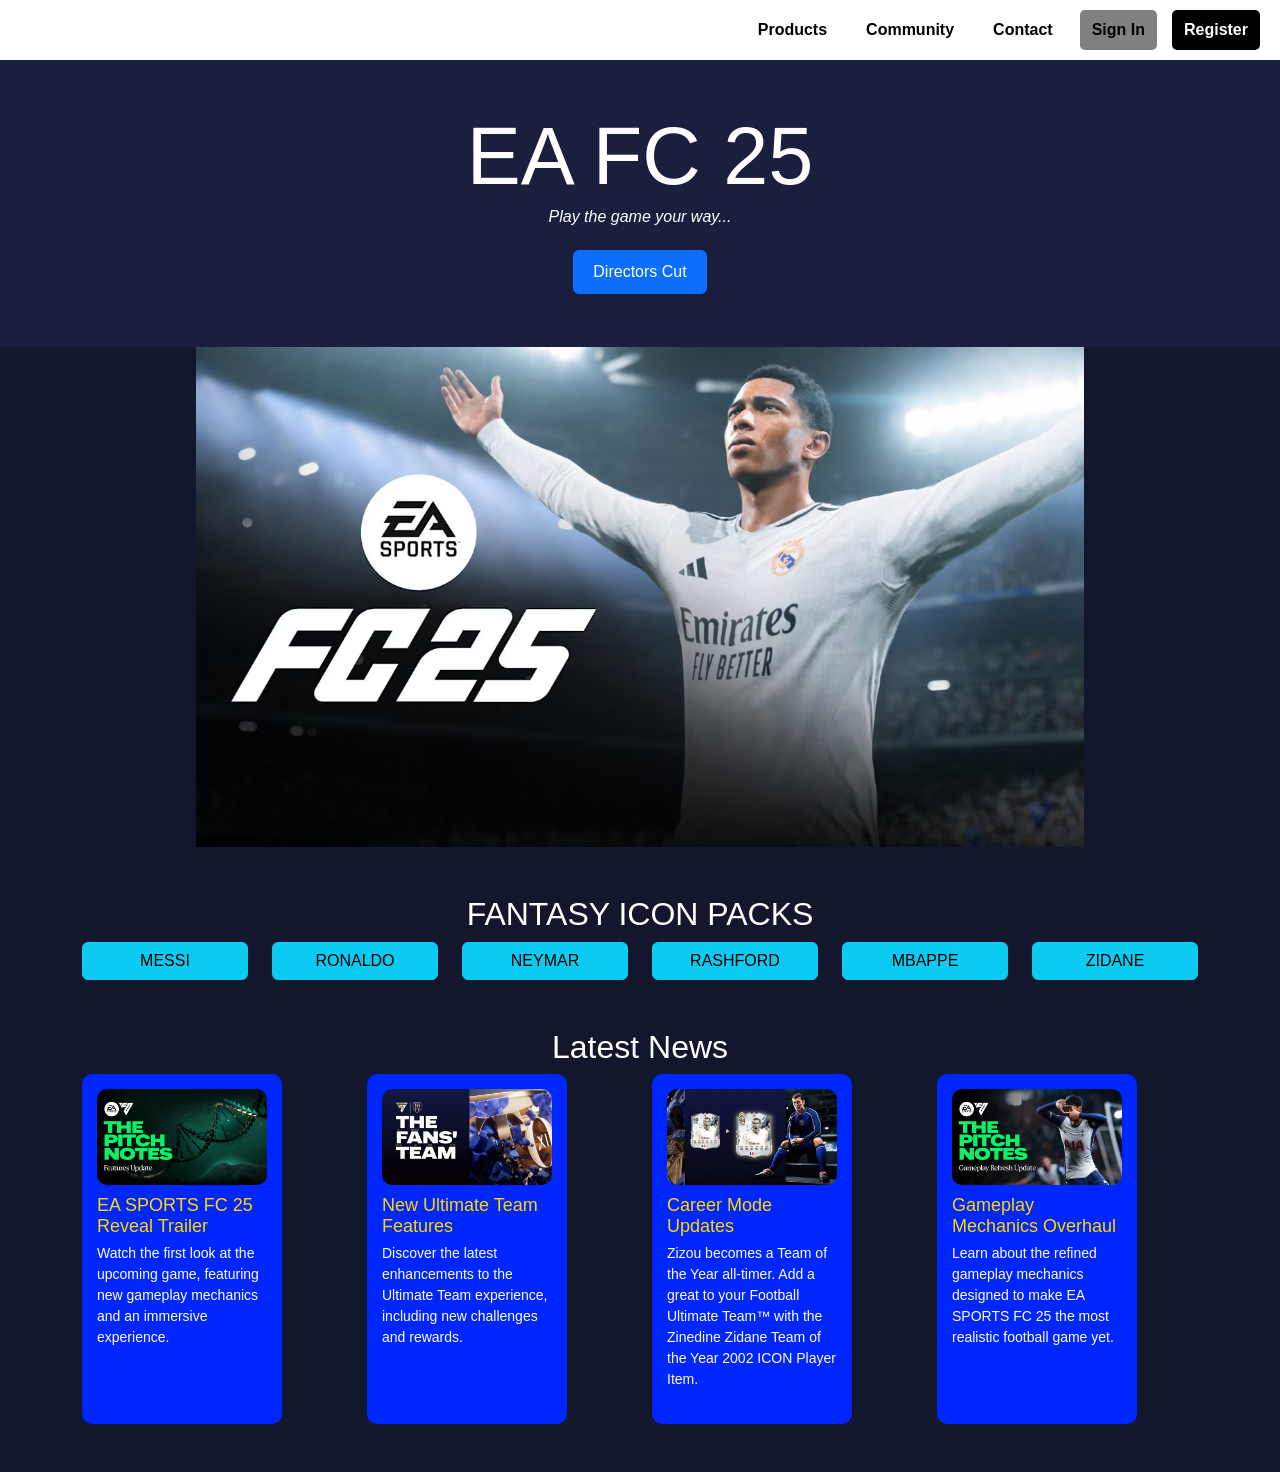
==== index.html @ 738a0f18 "Add files via upload" ====
<!DOCTYPE html>
<html lang="en">
<head>
    <meta charset="UTF-8">
    <meta name="viewport" content="width=device-width, initial-scale=1.0">
    <title>EA FC 25</title>
    <!-- Bootstrap CSS Link -->
    <link href="https://cdn.jsdelivr.net/npm/bootstrap@5.3.0-alpha1/dist/css/bootstrap.min.css" rel="stylesheet">
    <link rel="stylesheet" href="styles.css">
    <script>
        function toggleMenu() {
            var menu = document.getElementById("menu");
            if (menu.style.display === "block") {
                menu.style.display = "none";
            } else {
                menu.style.display = "block";
            }
        }
    </script>
    <style>
        .main-banner {
            display: block;
            max-width: 1154.4px;
            max-height: 500px;
            width: 100%;
            height: auto;
            object-fit: contain;
            margin: 0 auto;
        }
    </style>
</head>
<body>
    <div class="top-bar">
        <div class="menu-icon" onclick="toggleMenu()">&#9776;</div>
        <div class="menu" id="menu">
            <a href="#">Products</a>
            <a href="#">Community</a>
            <a href="#">Contact</a>
            <a href="signin.html" class="sign-in">Sign In</a>
            <a href="register.html" class="register">Register</a>
        </div>
    </div>

    <!-- Header Section -->
    <div class="header text-center py-5">
        <h1>EA FC 25</h1>
        <p>Play the game your way...</p>
        <div class="buttons">
            <button class="btn btn-primary">Directors Cut</button>
        </div>
    </div>

    <!-- Main Banner Image -->
    <img class="main-banner img-fluid" src="Images/EA fc.avif" alt="EA FC 25 Banner">

    <!-- Player Packs Section -->
    <div class="container my-5">
        <h2 class="text-center">FANTASY ICON PACKS</h2>
        <div class="row text-center">
            <div class="col-md-2"><button class="btn btn-info w-100">MESSI</button></div>
            <div class="col-md-2"><button class="btn btn-info w-100">RONALDO</button></div>
            <div class="col-md-2"><button class="btn btn-info w-100">NEYMAR</button></div>
            <div class="col-md-2"><button class="btn btn-info w-100">RASHFORD</button></div>
            <div class="col-md-2"><button class="btn btn-info w-100">MBAPPE</button></div>
            <div class="col-md-2"><button class="btn btn-info w-100">ZIDANE</button></div>
        </div>
    </div>

    <!-- News Section -->
    <div class="container my-5">
        <h2 class="text-center">Latest News</h2>
        <div class="row">
            <div class="col-md-3">
                <div class="news-card" style="height: 100%; min-height: 350px;">
                    <img src="Images/EA SPORTS FC 25.avif" alt="News Image 1" class="img-fluid">
                    <h3>EA SPORTS FC 25 Reveal Trailer</h3>
                    <p>Watch the first look at the upcoming game, featuring new gameplay mechanics and an immersive experience.</p>
                </div>
            </div>
            <div class="col-md-3">
                <div class="news-card" style="height: 100%; min-height: 350px;">
                    <img src="Images/FOOTBALL ULTIMATE TEAM.avif" alt="News Image 2" class="img-fluid">
                    <h3>New Ultimate Team Features</h3>
                    <p>Discover the latest enhancements to the Ultimate Team experience, including new challenges and rewards.</p>
                </div>
            </div>
            <div class="col-md-3">
                <div class="news-card" style="height: 100%; min-height: 350px;">
                    <img src="Images/Zinedine Zidane TOTY ICON.avif" alt="News Image 3" class="img-fluid">
                    <h3>Career Mode Updates</h3>
                    <p>Zizou becomes a Team of the Year all-timer. Add a great to your Football Ultimate Team™ with the Zinedine Zidane Team of the Year 2002 ICON Player Item.</p>
                </div>
            </div>
            <div class="col-md-3">
                <div class="news-card" style="height: 100%; min-height: 350px;">
                    <img src="Images/EA SPORTS FC 25 I Gameplay.avif" alt="News Image 4" class="img-fluid">
                    <h3>Gameplay Mechanics Overhaul</h3>
                    <p>Learn about the refined gameplay mechanics designed to make EA SPORTS FC 25 the most realistic football game yet.</p>
                </div>
            </div>
        </div>
    </div>

    <!-- Bootstrap JS (optional for dropdown or interactive elements) -->
    <script src="https://cdn.jsdelivr.net/npm/bootstrap@5.3.0-alpha1/dist/js/bootstrap.bundle.min.js"></script>
</body>
</html>
---- styles.css ----
body {
    margin: 0;
    font-family: Arial, sans-serif;
    background-color: #12172E;
    color: white;
    text-align: center;
}

.top-bar {
    background-color: white;
    padding: 10px 20px;
    display: flex;
    justify-content: flex-end;
    align-items: center;
    position: relative;
}

.top-bar a {
    text-decoration: none;
    color: black;
    font-weight: bold;
    padding: 8px 12px;
    border-radius: 5px;
    transition: background-color 0.3s ease;
}

.top-bar a:hover {
    background-color: lightgray;
}

.top-bar .sign-in {
    background-color: gray;
    color: black;
}

.top-bar .register {
    background-color: black;
    color: white;
}

.menu-icon {
    display: none;
    cursor: pointer;
    font-size: 24px;
    color: black;
}

.menu {
    display: flex;
    gap: 15px;
}

@media screen and (max-width: 768px) {
    .menu {
        display: none;
        flex-direction: column;
        position: absolute;
        top: 50px;
        right: 10px;
        background-color: white;
        padding: 10px;
        border-radius: 5px;
        box-shadow: 0px 0px 10px rgba(0, 0, 0, 0.1);
        align-items: flex-end;
    }

    .menu a {
        display: block;
        color: black;
        padding: 10px;
        text-align: right;
    }

    .menu-icon {
        display: block;
        margin-left: auto;
    }
}

.header {
    background-color: #1A1F3D;
    padding: 20px;
}

.header h1 {
    margin: 0;
    font-size: 81px;
}

.header p {
    font-style: italic;
}

.header .buttons {
    margin-top: 10px;
}

.header .buttons button {
    padding: 10px 20px;
    font-size: 16px;
    border: none;
    cursor: pointer;
    margin: 5px;
}

.header .rent {
    background-color: white;
    color: black;
}

.header .buy {
    background-color: black;
    color: white;
}

.main-banner {
    width: 100%;
    max-height: 500px;
}

.player-packs-section {
    background-color: #0C1130;
    padding: 20px;
}

.player-packs-section h2 {
    font-size: 24px;
    font-weight: bold;
    color: #FFD700;
    text-transform: uppercase;
}

.player-packs {
    display: flex;
    justify-content: center;
    gap: 40px;
    flex-wrap: wrap;
    padding: 20px;
}

.player-packs button {
    background-color: #33FF57;
    border: none;
    padding: 15px 30px;
    font-size: 20px;
    border-radius: 50px;
    cursor: pointer;
}

.news-section {
    display: flex;
    flex-direction: column;
    align-items: center;
    padding: 20px;
    max-width: 1000px;
    margin: auto;
}

.news-title {
    font-size: 28px;
    font-weight: bold;
    color: #FFD700;
    margin-bottom: 20px;
    text-align: center;
}

.news-container {
    display: flex;
    justify-content: center;
    gap: 20px;
    flex-wrap: wrap;
}

.news-card {
    background-color: #0026FF;
    padding: 15px;
    border-radius: 10px;
    text-align: left;
    width: calc(25% - 20px); /* Ensures four cards fit per row */
    min-width: 200px; /* Prevents cards from shrinking too much */
    max-width: 230px;
    flex: 1;
}

.news-card img {
    width: 100%;
    border-radius: 10px;
}

.news-card h3 {
    margin: 10px 0 5px 0;
    font-size: 18px;
    color: #FFD700;
}

.news-card p {
    font-size: 14px;
    margin-top: 5px;
}

@media screen and (max-width: 1024px) {
    .news-card {
        width: calc(33.333% - 20px);
    }
}

@media screen and (max-width: 768px) {
    .news-card {
        width: calc(50% - 20px);
    }
}

@media screen and (max-width: 480px) {
    .news-card {
        width: 100%;
    }
}
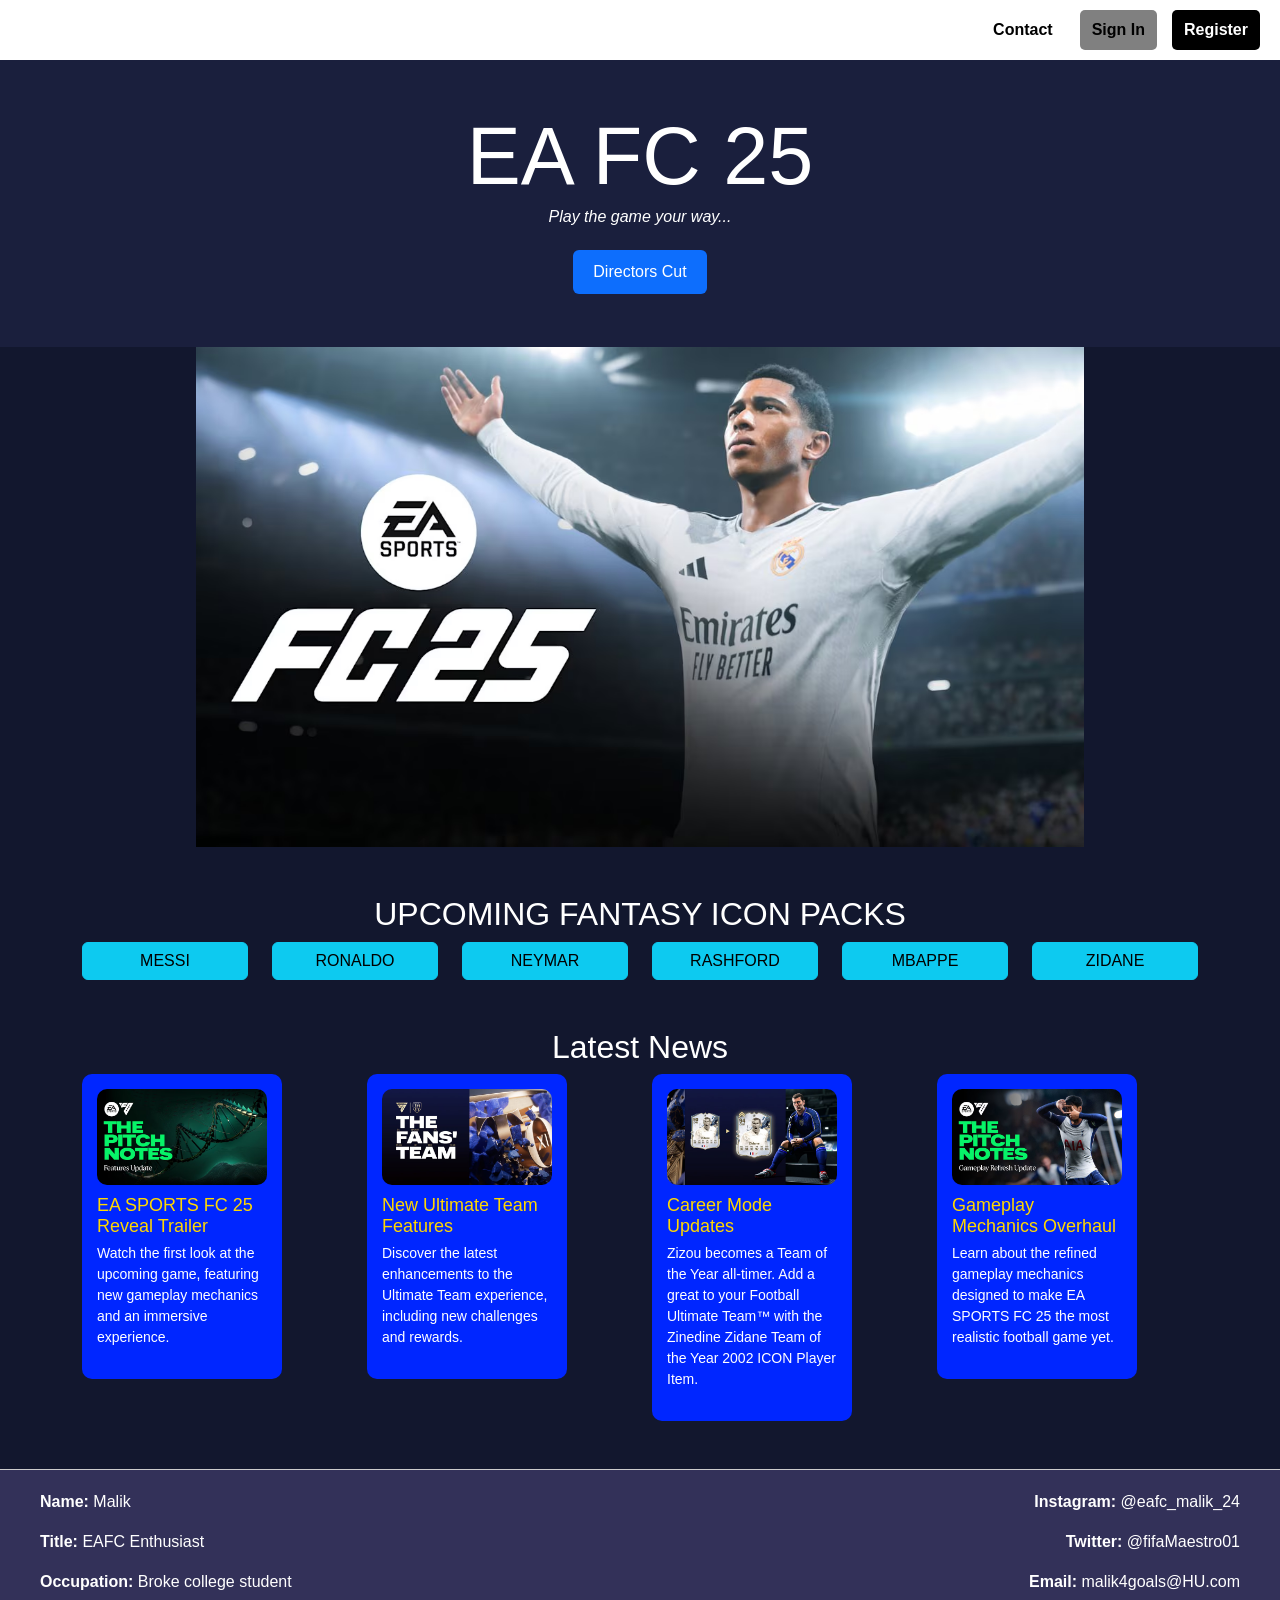
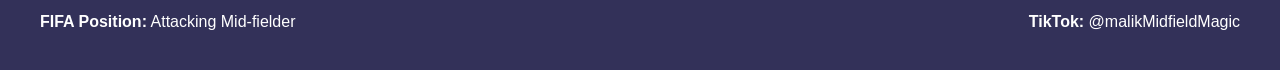
==== commit bd316a95: "Full Updated Website" ====
--- a/index.html
+++ b/index.html
@@ -10,11 +10,7 @@
     <script>
         function toggleMenu() {
             var menu = document.getElementById("menu");
-            if (menu.style.display === "block") {
-                menu.style.display = "none";
-            } else {
-                menu.style.display = "block";
-            }
+            menu.style.display = (menu.style.display === "block") ? "none" : "block";
         }
     </script>
     <style>
@@ -27,15 +23,69 @@
             object-fit: contain;
             margin: 0 auto;
         }
+
+        .news-card {
+            cursor: pointer;
+            transition: transform 0.3s ease;
+        }
+
+        /* The expanded news container – initially hidden */
+        .expanded-news {
+            background-color: #0026FF;
+            border: 2px solid #0026FF;
+            margin-top: 20px;
+            padding: 20px;
+            display: flex;
+            align-items: center;
+            justify-content: space-between;
+            animation: dropDown 0.4s ease;
+            position: relative;
+        }
+
+        .expanded-news img {
+            max-width: 250px;
+            height: auto;
+            margin-right: 20px;
+        }
+
+        /* Carousel arrow buttons */
+        .carousel-arrow {
+            position: absolute;
+            top: 50%;
+            transform: translateY(-50%);
+            font-size: 2rem;
+            color: #000;
+            background: rgba(255, 255, 255, 0.7);
+            border: none;
+            cursor: pointer;
+            z-index: 1;
+        }
+
+        .arrow-left {
+            left: 10px;
+        }
+
+        .arrow-right {
+            right: 10px;
+        }
+
+        @keyframes dropDown {
+            from {
+                opacity: 0;
+                transform: translateY(-10px);
+            }
+            to {
+                opacity: 1;
+                transform: translateY(0);
+            }
+        }
     </style>
 </head>
 <body>
     <div class="top-bar">
         <div class="menu-icon" onclick="toggleMenu()">&#9776;</div>
         <div class="menu" id="menu">
-            <a href="#">Products</a>
-            <a href="#">Community</a>
-            <a href="#">Contact</a>
+            <a href="#contact-footer">Contact</a>
             <a href="signin.html" class="sign-in">Sign In</a>
             <a href="register.html" class="register">Register</a>
         </div>
@@ -46,7 +96,7 @@
         <h1>EA FC 25</h1>
         <p>Play the game your way...</p>
         <div class="buttons">
-            <button class="btn btn-primary">Directors Cut</button>
+            <button class="btn btn-primary" data-bs-toggle="modal" data-bs-target="#directorCutModal">Directors Cut</button>
         </div>
     </div>
 
@@ -55,53 +105,192 @@
 
     <!-- Player Packs Section -->
     <div class="container my-5">
-        <h2 class="text-center">FANTASY ICON PACKS</h2>
+        <h2 class="text-center">UPCOMING FANTASY ICON PACKS</h2>
         <div class="row text-center">
-            <div class="col-md-2"><button class="btn btn-info w-100">MESSI</button></div>
-            <div class="col-md-2"><button class="btn btn-info w-100">RONALDO</button></div>
-            <div class="col-md-2"><button class="btn btn-info w-100">NEYMAR</button></div>
-            <div class="col-md-2"><button class="btn btn-info w-100">RASHFORD</button></div>
-            <div class="col-md-2"><button class="btn btn-info w-100">MBAPPE</button></div>
-            <div class="col-md-2"><button class="btn btn-info w-100">ZIDANE</button></div>
+            <div class="col-md-2">
+                <button class="btn btn-info w-100" onclick="selectIconPack('MESSI')">MESSI</button>
+            </div>
+            <div class="col-md-2">
+                <button class="btn btn-info w-100" onclick="selectIconPack('RONALDO')">RONALDO</button>
+            </div>
+            <div class="col-md-2">
+                <button class="btn btn-info w-100" onclick="selectIconPack('NEYMAR')">NEYMAR</button>
+            </div>
+            <div class="col-md-2">
+                <button class="btn btn-info w-100" onclick="selectIconPack('RASHFORD')">RASHFORD</button>
+            </div>
+            <div class="col-md-2">
+                <button class="btn btn-info w-100" onclick="selectIconPack('MBAPPE')">MBAPPE</button>
+            </div>
+            <div class="col-md-2">
+                <button class="btn btn-info w-100" onclick="selectIconPack('ZIDANE')">ZIDANE</button>
+            </div>
+        </div>
+        <!-- Icon display container – hidden by default -->
+        <div id="icon-pack-display" class="mt-4 text-center" style="display: none;">
+            <!-- Icon image will be injected here -->
         </div>
     </div>
 
     <!-- News Section -->
     <div class="container my-5">
         <h2 class="text-center">Latest News</h2>
-        <div class="row">
-            <div class="col-md-3">
-                <div class="news-card" style="height: 100%; min-height: 350px;">
-                    <img src="Images/EA SPORTS FC 25.avif" alt="News Image 1" class="img-fluid">
-                    <h3>EA SPORTS FC 25 Reveal Trailer</h3>
-                    <p>Watch the first look at the upcoming game, featuring new gameplay mechanics and an immersive experience.</p>
+        <div class="row" id="news-row">
+            <!-- News Cards will be dynamically rendered here -->
+        </div>
+        <!-- Expanded news area (hidden on page load) -->
+        <div class="expanded-news" id="expanded-news" style="display: none;">
+            <button class="carousel-arrow arrow-left" onclick="event.stopPropagation(); navigateNews(-1)">&#8592;</button>
+            <img id="expanded-img" src="" alt="">
+            <div>
+                <h3 id="expanded-title"></h3>
+                <p id="expanded-desc"></p>
+            </div>
+            <button class="carousel-arrow arrow-right" onclick="event.stopPropagation(); navigateNews(1)">&#8594;</button>
+        </div>
+    </div>
+
+    <!-- Footer -->
+    <footer id="contact-footer" style="background-color:#333159; padding: 20px 40px; display: flex; justify-content: space-between; align-items: center; border-top: 1px solid #ccc;">
+        <div style="text-align: left;">
+          <p><strong>Name:</strong> Malik</p>
+          <p><strong>Title:</strong> EAFC Enthusiast</p>
+          <p><strong>Occupation:</strong> Broke college student</p>
+          <p><strong>FIFA Position:</strong> Attacking Mid-fielder</p>
+        </div>
+        <div style="text-align: right;">
+          <p><strong>Instagram:</strong> @eafc_malik_24</p>
+          <p><strong>Twitter:</strong> @fifaMaestro01</p>
+          <p><strong>Email:</strong> malik4goals@HU.com</p>
+          <p><strong>TikTok:</strong> @malikMidfieldMagic</p>
+        </div>
+    </footer>
+
+    <script>
+        // News Section functionality remains unchanged
+        const newsData = [
+            {
+                img: 'Images/EA SPORTS FC 25.avif',
+                title: 'EA SPORTS FC 25 Reveal Trailer',
+                desc: 'Watch the first look at the upcoming game, featuring new gameplay mechanics and an immersive experience.'
+            },
+            {
+                img: 'Images/FOOTBALL ULTIMATE TEAM.avif',
+                title: 'New Ultimate Team Features',
+                desc: 'Discover the latest enhancements to the Ultimate Team experience, including new challenges and rewards.'
+            },
+            {
+                img: 'Images/Zinedine Zidane TOTY ICON.avif',
+                title: 'Career Mode Updates',
+                desc: 'Zizou becomes a Team of the Year all-timer. Add a great to your Football Ultimate Team™ with the Zinedine Zidane Team of the Year 2002 ICON Player Item.'
+            },
+            {
+                img: 'Images/EA SPORTS FC 25 I Gameplay.avif',
+                title: 'Gameplay Mechanics Overhaul',
+                desc: 'Learn about the refined gameplay mechanics designed to make EA SPORTS FC 25 the most realistic football game yet.'
+            }
+        ];
+
+        const newsRow = document.getElementById("news-row");
+        const expanded = document.getElementById("expanded-news");
+        const expandedImg = document.getElementById("expanded-img");
+        const expandedTitle = document.getElementById("expanded-title");
+        const expandedDesc = document.getElementById("expanded-desc");
+
+        let activeIndex = null;
+
+        // Render news cards normally
+        newsData.forEach((item, index) => {
+            const col = document.createElement("div");
+            col.className = "col-md-3";
+            col.innerHTML = `
+                <div class="news-card" onclick="expandCard(${index})">
+                    <img src="${item.img}" class="img-fluid" alt="">
+                    <h3>${item.title}</h3>
+                    <p>${item.desc}</p>
                 </div>
-            </div>
-            <div class="col-md-3">
-                <div class="news-card" style="height: 100%; min-height: 350px;">
-                    <img src="Images/FOOTBALL ULTIMATE TEAM.avif" alt="News Image 2" class="img-fluid">
-                    <h3>New Ultimate Team Features</h3>
-                    <p>Discover the latest enhancements to the Ultimate Team experience, including new challenges and rewards.</p>
-                </div>
-            </div>
-            <div class="col-md-3">
-                <div class="news-card" style="height: 100%; min-height: 350px;">
-                    <img src="Images/Zinedine Zidane TOTY ICON.avif" alt="News Image 3" class="img-fluid">
-                    <h3>Career Mode Updates</h3>
-                    <p>Zizou becomes a Team of the Year all-timer. Add a great to your Football Ultimate Team™ with the Zinedine Zidane Team of the Year 2002 ICON Player Item.</p>
-                </div>
-            </div>
-            <div class="col-md-3">
-                <div class="news-card" style="height: 100%; min-height: 350px;">
-                    <img src="Images/EA SPORTS FC 25 I Gameplay.avif" alt="News Image 4" class="img-fluid">
-                    <h3>Gameplay Mechanics Overhaul</h3>
-                    <p>Learn about the refined gameplay mechanics designed to make EA SPORTS FC 25 the most realistic football game yet.</p>
-                </div>
-            </div>
-        </div>
-    </div>
-
-    <!-- Bootstrap JS (optional for dropdown or interactive elements) -->
-    <script src="https://cdn.jsdelivr.net/npm/bootstrap@5.3.0-alpha1/dist/js/bootstrap.bundle.min.js"></script>
+            `;
+            newsRow.appendChild(col);
+        });
+
+        function expandCard(index) {
+            // Toggle collapse if clicking the same card
+            if (activeIndex === index) {
+                expanded.style.display = "none";
+                activeIndex = null;
+                return;
+            }
+            activeIndex = index;
+            updateExpandedContent();
+            expanded.style.display = "flex";
+        }
+
+        function navigateNews(direction) {
+            if (activeIndex !== null) {
+                activeIndex = (activeIndex + direction + newsData.length) % newsData.length;
+                updateExpandedContent();
+            }
+        }
+
+        function updateExpandedContent() {
+            const item = newsData[activeIndex];
+            expandedImg.src = item.img;
+            expandedTitle.textContent = item.title;
+            expandedDesc.textContent = item.desc;
+        }
+
+        // Fantasy Icon Packs section functionality
+        // Mapping for each icon pack (update these paths as needed when your images are ready)
+        const iconData = {
+            'MESSI': 'Images/messi.jpg',
+            'RONALDO': 'Images/ronaldo.jpg',
+            'NEYMAR': 'Images/neymar.jpg',
+            'RASHFORD': 'Images/Rashford.jpg',
+            'MBAPPE': 'Images/Mbappe2.jpg',
+            'ZIDANE': 'Images/zidane.jpg'
+        };
+
+        // Keeps track of which icon pack (if any) is currently displayed
+        let activeIconPack = null;
+
+        function selectIconPack(player) {
+            const displayContainer = document.getElementById('icon-pack-display');
+            // If the same button is clicked again, collapse the display
+            if (activeIconPack === player) {
+                displayContainer.style.display = 'none';
+                displayContainer.innerHTML = '';
+                activeIconPack = null;
+            } else {
+                activeIconPack = player;
+                // Get the corresponding image source from our mapping, or leave blank if not available
+                let imgSrc = iconData[player] || '';
+                // Inject the image into the display container
+                displayContainer.innerHTML = `<img src="${imgSrc}" alt="${player} Icon" class="img-fluid" style="max-width:300px;">`;
+                displayContainer.style.display = 'block';
+            }
+        }
+    </script>
+    
+<!-- Bootstrap Bundle with Popper (required for modal functionality) -->
+<script src="https://cdn.jsdelivr.net/npm/bootstrap@5.3.0-alpha1/dist/js/bootstrap.bundle.min.js"></script>
+
+    <!-- Director's Cut Modal -->
+<div class="modal fade" id="directorCutModal" tabindex="-1" aria-labelledby="directorCutLabel" aria-hidden="true">
+    <div class="modal-dialog modal-lg modal-dialog-centered">
+      <div class="modal-content">
+        <div class="modal-header">
+          <h5 class="modal-title" id="directorCutLabel">Directors Cut</h5>
+          <button type="button" class="btn-close" data-bs-dismiss="modal" aria-label="Close"></button>
+        </div>
+        <div class="modal-body">
+          <!-- Video Wrapper to maintain a 16:9 aspect ratio -->
+          <div class="ratio ratio-16x9">
+            <iframe src="https://www.youtube.com/embed/pBM2xyco_Kg" title="Directors Cut" frameborder="0" allow="accelerometer; autoplay; clipboard-write; encrypted-media; gyroscope; picture-in-picture" allowfullscreen></iframe>
+          </div>
+        </div>
+      </div>
+    </div>
+  </div>
+  
 </body>
 </html>
